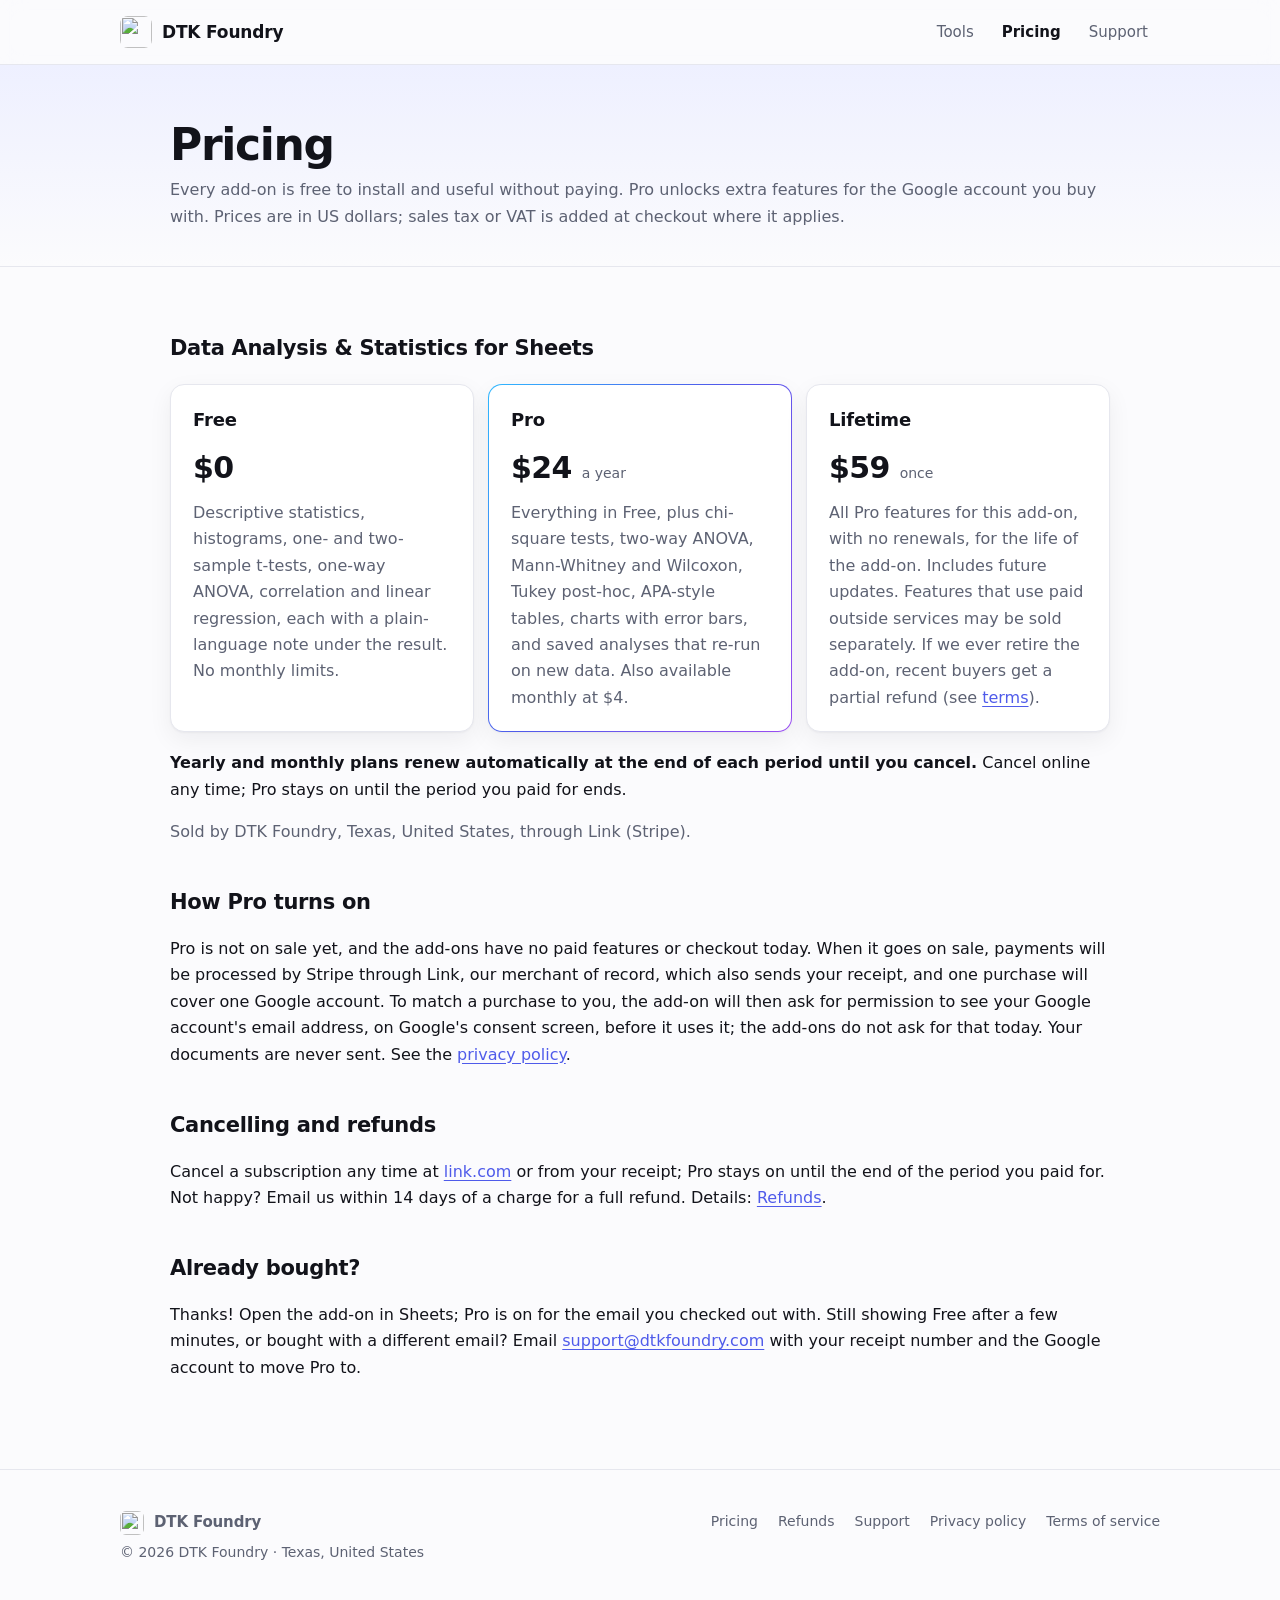
==== pricing.html @ 3a06b790 "Privacy and pricing: Paid plans not on sale, Data protection section, error-log disclosure" ====
<!doctype html>
<html lang="en">
<head>
<meta charset="utf-8">
<meta name="viewport" content="width=device-width, initial-scale=1">
<title>Pricing | DTK Foundry</title>
<meta name="description" content="Pricing for DTK Foundry add-ons for Google Sheets and Docs: a free tier, a Pro plan billed yearly or monthly, and a one-time lifetime purchase.">
<link rel="canonical" href="https://dtkfoundry.com/pricing.html">
<meta name="theme-color" content="#0b0b12">
<link rel="icon" type="image/png" href="favicon-32.png">
<link rel="apple-touch-icon" href="apple-touch-icon.png">
<link rel="stylesheet" href="style.css">
</head>
<body>
<header class="site-header">
  <div class="wrap">
    <a class="brand" href="./"><img src="img/logo-mark.png" alt="" width="32" height="32"><span>DTK Foundry</span></a>
    <nav class="site-nav"><a href="./#tools">Tools</a><a href="pricing.html" aria-current="page">Pricing</a><a href="support.html">Support</a></nav>
  </div>
</header>
<section class="page-head wide">
  <div class="wrap">
    <h1>Pricing</h1>
    <p>Every add-on is free to install and useful without paying. Pro unlocks extra features for the
  Google account you buy with. Prices are in US dollars; sales tax or VAT is added at checkout where it applies.</p>
  </div>
</section>
<main class="prose wide">

  <h2>Data Analysis &amp; Statistics for Sheets</h2>
  <div class="plans">
  <div class="card">
    <h3>Free</h3>
    <div class="price">$0</div>
    <p>Descriptive statistics, histograms, one- and two-sample t-tests, one-way ANOVA, correlation and linear
    regression, each with a plain-language note under the result. No monthly limits.</p>
  </div>
  <div class="card featured">
    <h3>Pro</h3>
    <div class="price">$24 <small>a year</small></div>
    <p>Everything in Free, plus chi-square tests, two-way ANOVA, Mann-Whitney and Wilcoxon, Tukey post-hoc,
    APA-style tables, charts with error bars, and saved analyses that re-run on new data.
    Also available monthly at $4.</p>
  </div>
  <div class="card">
    <h3>Lifetime</h3>
    <div class="price">$59 <small>once</small></div>
    <p>All Pro features for this add-on, with no renewals, for the life of the add-on. Includes future updates.
    Features that use paid outside services may be sold separately. If we ever retire the add-on, recent buyers get a
    partial refund (see <a href="terms.html#lifetime">terms</a>).</p>
  </div>
  </div>
  <p><strong>Yearly and monthly plans renew automatically at the end of each period until you cancel.</strong>
  Cancel online any time; Pro stays on until the period you paid for ends.</p>
  <p class="muted">Sold by DTK
  Foundry, Texas, United States, through Link (Stripe).</p>

  <h2>How Pro turns on</h2>
  <p>Pro is not on sale yet, and the add-ons have no paid features or checkout today. When it goes on sale, payments
  will be processed by Stripe through Link, our merchant of record, which also sends your receipt, and one purchase
  will cover one Google account. To match a purchase to you, the add-on will then ask for permission to see your
  Google account's email address, on Google's consent screen, before it uses it; the add-ons do not ask for that
  today. Your documents are never sent. See the <a href="privacy.html">privacy policy</a>.</p>

  <h2>Cancelling and refunds</h2>
  <p>Cancel a subscription any time at <a href="https://link.com">link.com</a> or from your receipt; Pro stays on until the end of the period you paid
  for. Not happy? Email us within 14 days of a charge for a full refund. Details: <a href="refunds.html">Refunds</a>.</p>

  <h2 id="thanks">Already bought?</h2>
  <p>Thanks! Open the add-on in Sheets; Pro is on for the email you checked out with. Still showing Free after a few
  minutes, or bought with a different email? Email
  <a href="mailto:support@dtkfoundry.com?subject=Pro%20not%20on">support@dtkfoundry.com</a> with your receipt number
  and the Google account to move Pro to.</p>
</main>
<footer class="site-footer">
  <div class="wrap">
    <div>
      <a class="brand" href="./"><img src="img/logo-mark.png" alt="" width="24" height="24">DTK Foundry</a>
      <div>© 2026 DTK Foundry · Texas, United States</div>
    </div>
    <nav><a href="pricing.html">Pricing</a><a href="refunds.html">Refunds</a><a href="support.html">Support</a><a href="privacy.html">Privacy policy</a><a href="terms.html">Terms of service</a></nav>
  </div>
</footer>
</body>
</html>
---- style.css ----
:root {
  --bg: #fbfbfd; --surface: #ffffff; --fg: #12131a; --muted: #5d6273; --line: #e6e7ee;
  --accent: #4f5bea; --accent-2: #8a4bf0; --accent-soft: #eef0ff;
  --grad: linear-gradient(120deg, #2fb8ff 0%, #4f5bea 45%, #9a4cf2 100%);
  --hero-bg: #0b0b12; --hero-fg: #f4f5fa; --hero-muted: #a9adc2;
  --shadow: 0 1px 2px rgba(18, 19, 26, .04), 0 8px 24px rgba(18, 19, 26, .06);
  --radius: 14px; --wide: 1080px; --narrow: 720px;
}
@media (prefers-color-scheme: dark) {
  :root {
    --bg: #0b0b12; --surface: #13141d; --fg: #ececf3; --muted: #9a9eb3; --line: #24263a;
    --accent: #8f98ff; --accent-2: #b58cff; --accent-soft: #1b1d33;
    --shadow: 0 1px 2px rgba(0, 0, 0, .3), 0 8px 24px rgba(0, 0, 0, .35);
  }
}
* { box-sizing: border-box; }
html { -webkit-text-size-adjust: 100%; }
body {
  margin: 0; background: var(--bg); color: var(--fg);
  font: 16px/1.65 ui-sans-serif, system-ui, -apple-system, "Segoe UI", Roboto, "Helvetica Neue", sans-serif;
  -webkit-font-smoothing: antialiased;
}
a { color: var(--accent); text-underline-offset: 3px; }
img { max-width: 100%; height: auto; display: block; }
.wrap { max-width: var(--wide); margin: 0 auto; padding: 0 20px; }

/* Header */
.site-header {
  position: sticky; top: 0; z-index: 10; background: color-mix(in srgb, var(--bg) 82%, transparent);
  backdrop-filter: saturate(160%) blur(12px); -webkit-backdrop-filter: saturate(160%) blur(12px);
  border-bottom: 1px solid var(--line);
}
.site-header .wrap { display: flex; align-items: center; justify-content: space-between; height: 64px; gap: 16px; }
.brand { display: flex; align-items: center; gap: 10px; color: var(--fg); text-decoration: none; font-weight: 700; letter-spacing: -.01em; font-size: 17px; }
.brand img { width: 32px; height: 32px; border-radius: 8px; }
.site-nav { display: flex; gap: 4px; }
.site-nav a { color: var(--muted); text-decoration: none; font-size: 15px; padding: 6px 12px; border-radius: 8px; }
.site-nav a:hover { color: var(--fg); background: var(--accent-soft); }
.site-nav a[aria-current="page"] { color: var(--fg); font-weight: 600; }

/* Home hero (always dark, matches the logo) */
.hero {
  background: radial-gradient(900px 420px at 15% -10%, rgba(47, 184, 255, .22), transparent 60%),
              radial-gradient(800px 460px at 95% 10%, rgba(154, 76, 242, .28), transparent 60%), var(--hero-bg);
  color: var(--hero-fg); padding: 96px 0 88px; border-bottom: 1px solid #1d1e2c;
}
.eyebrow { display: inline-block; font-size: 13px; font-weight: 600; letter-spacing: .08em; text-transform: uppercase; color: #b9bdff; background: rgba(143, 152, 255, .12); border: 1px solid rgba(143, 152, 255, .25); padding: 4px 12px; border-radius: 999px; }
.hero h1 { font-size: clamp(36px, 6vw, 64px); line-height: 1.05; letter-spacing: -.035em; margin: 20px 0 18px; max-width: 14ch; }
.grad-text { background: var(--grad); -webkit-background-clip: text; background-clip: text; color: transparent; }
.hero p.lead { font-size: clamp(17px, 2.2vw, 20px); color: var(--hero-muted); max-width: 58ch; margin: 0 0 32px; }
.actions { display: flex; flex-wrap: wrap; gap: 12px; }
.btn { display: inline-flex; align-items: center; gap: 8px; font-weight: 600; font-size: 15px; text-decoration: none; padding: 12px 20px; border-radius: 10px; transition: transform .15s ease, box-shadow .15s ease; }
.btn:hover { transform: translateY(-1px); }
.btn-primary { background: var(--grad); color: #fff; box-shadow: 0 8px 24px rgba(79, 91, 234, .35); }
.btn-ghost { color: var(--hero-fg); border: 1px solid #34364d; background: rgba(255, 255, 255, .03); }
.btn-ghost:hover { border-color: #5a5d80; }

.pillars { display: grid; grid-template-columns: repeat(3, 1fr); gap: 16px; margin-top: 64px; }
.pillar { border-top: 1px solid #2a2c40; padding-top: 16px; }
.pillar strong { display: block; color: var(--hero-fg); font-size: 15px; margin-bottom: 4px; }
.pillar span { color: var(--hero-muted); font-size: 14px; }

/* Sections */
.section { padding: 80px 0; }
.section + .section { padding-top: 0; }
.section-head { max-width: 640px; margin-bottom: 32px; }
.section-head .kicker { font-size: 13px; font-weight: 700; letter-spacing: .08em; text-transform: uppercase; color: var(--accent); }
.section-head h2 { font-size: clamp(26px, 3.6vw, 36px); line-height: 1.15; letter-spacing: -.025em; margin: 8px 0 10px; }
.section-head p { color: var(--muted); margin: 0; }

.grid { display: grid; grid-template-columns: repeat(3, 1fr); gap: 16px; }
.tile {
  display: flex; flex-direction: column; gap: 10px; background: var(--surface); border: 1px solid var(--line);
  border-radius: var(--radius); padding: 22px; text-decoration: none; color: inherit; box-shadow: var(--shadow);
  transition: transform .15s ease, border-color .15s ease;
}
a.tile:hover { transform: translateY(-2px); border-color: color-mix(in srgb, var(--accent) 45%, var(--line)); }
.tile .icon { width: 40px; height: 40px; border-radius: 10px; display: grid; place-items: center; background: var(--accent-soft); color: var(--accent); }
.tile .icon svg { width: 22px; height: 22px; }
.tile h3 { margin: 4px 0 0; font-size: 17px; letter-spacing: -.01em; }
.tile p { margin: 0; color: var(--muted); font-size: 15px; }
.tile .more { margin-top: auto; padding-top: 6px; font-size: 14px; font-weight: 600; color: var(--accent); }

/* Add-on feature */
.feature { display: grid; grid-template-columns: 1fr 1fr; gap: 28px 48px; align-items: end; background: var(--surface); border: 1px solid var(--line); border-radius: 20px; padding: 36px; box-shadow: var(--shadow); }
.feature h3 { font-size: 24px; letter-spacing: -.02em; margin: 10px 0 10px; line-height: 1.2; }
.feature p { color: var(--muted); margin: 0 0 16px; }
.feature ul { margin: 0 0 22px; padding: 0; list-style: none; display: grid; gap: 8px; }
.feature li { padding-left: 26px; position: relative; font-size: 15px; }
.feature li::before { content: ""; position: absolute; left: 0; top: 6px; width: 14px; height: 14px; border-radius: 50%; background: var(--grad); }
.shot { grid-column: 1 / -1; border-radius: 12px; overflow: hidden; border: 1px solid var(--line); box-shadow: 0 20px 50px rgba(18, 19, 26, .18); }
.badge { display: inline-block; font-size: 12px; font-weight: 600; padding: 3px 10px; border-radius: 999px; background: var(--accent-soft); color: var(--accent); }
.badge.dim { color: var(--muted); }
.btn-solid { background: var(--fg); color: var(--bg); }
.text-link { font-weight: 600; font-size: 15px; text-decoration: none; }
.mini { margin-top: 16px; display: flex; gap: 16px; align-items: flex-start; }

.cta { text-align: center; background: var(--surface); border: 1px solid var(--line); border-radius: 20px; padding: 48px 24px; box-shadow: var(--shadow); }
.cta h2 { font-size: clamp(24px, 3vw, 30px); letter-spacing: -.02em; margin: 0 0 8px; }
.cta p { color: var(--muted); margin: 0 0 22px; }

/* Inner pages */
.page-head { border-bottom: 1px solid var(--line); background: linear-gradient(180deg, var(--accent-soft), transparent); }
.page-head .wrap { max-width: var(--narrow); padding-top: 56px; padding-bottom: 36px; }
.page-head h1 { font-size: clamp(32px, 5vw, 44px); letter-spacing: -.03em; line-height: 1.1; margin: 0 0 8px; }
.page-head p { margin: 0; color: var(--muted); }
.prose.wide, .page-head.wide .wrap { max-width: 980px; }
.prose { max-width: var(--narrow); margin: 0 auto; padding: 24px 20px 72px; }
.prose h2 { font-size: 21px; letter-spacing: -.015em; margin: 40px 0 10px; scroll-margin-top: 80px; }
.prose h3 { font-size: 17px; }
.prose li { margin: 4px 0; }
.prose table { width: 100%; border-collapse: collapse; font-size: 15px; margin: 12px 0; display: block; overflow-x: auto; }
.prose th, .prose td { text-align: left; vertical-align: top; padding: 8px 10px; border-bottom: 1px solid var(--line); }
.prose th { color: var(--muted); font-weight: 600; }
.prose code { font-size: .9em; word-break: break-word; }
.muted { color: var(--muted); }
.card { background: var(--surface); border: 1px solid var(--line); border-radius: var(--radius); padding: 20px 22px; margin: 14px 0; box-shadow: var(--shadow); }
.card h3 { margin: 0 0 6px; font-size: 18px; letter-spacing: -.01em; }
.card p { margin: 0; color: var(--muted); }
.plans { display: grid; grid-template-columns: repeat(3, 1fr); gap: 14px; margin: 18px 0; }
.plans .card { margin: 0; display: flex; flex-direction: column; }
.plans .card.featured { border: 1px solid transparent; background: linear-gradient(var(--surface), var(--surface)) padding-box, var(--grad) border-box; }
.price { font-size: 30px; font-weight: 700; letter-spacing: -.02em; color: var(--fg); margin: 2px 0 8px; }
.price small { font-size: 14px; font-weight: 500; color: var(--muted); letter-spacing: 0; }

/* Footer */
.site-footer { border-top: 1px solid var(--line); padding: 40px 0 48px; font-size: 14px; color: var(--muted); }
.site-footer .wrap { display: flex; justify-content: space-between; gap: 24px; flex-wrap: wrap; align-items: flex-start; }
.site-footer .brand { font-size: 15px; margin-bottom: 6px; }
.site-footer .brand img { width: 24px; height: 24px; border-radius: 6px; }
.site-footer nav { display: flex; flex-wrap: wrap; gap: 6px 20px; }
.site-footer a { color: var(--muted); text-decoration: none; }
.site-footer a:hover { color: var(--fg); }

@media (max-width: 860px) {
  .grid, .plans { grid-template-columns: 1fr 1fr; }
  .feature { grid-template-columns: 1fr; padding: 24px; }
}
@media (max-width: 600px) {
  .wrap { padding: 0 16px; }
  .site-header .wrap { height: 56px; }
  .brand span { display: none; }
  .site-nav a { padding: 6px 8px; font-size: 14px; }
  .hero { padding: 64px 0 56px; }
  .pillars, .grid, .plans { grid-template-columns: 1fr; }
  .pillars { margin-top: 40px; }
  .section { padding: 56px 0; }
  .prose { padding: 16px 16px 56px; }
}
@media (prefers-reduced-motion: reduce) { .btn, .tile { transition: none; } }
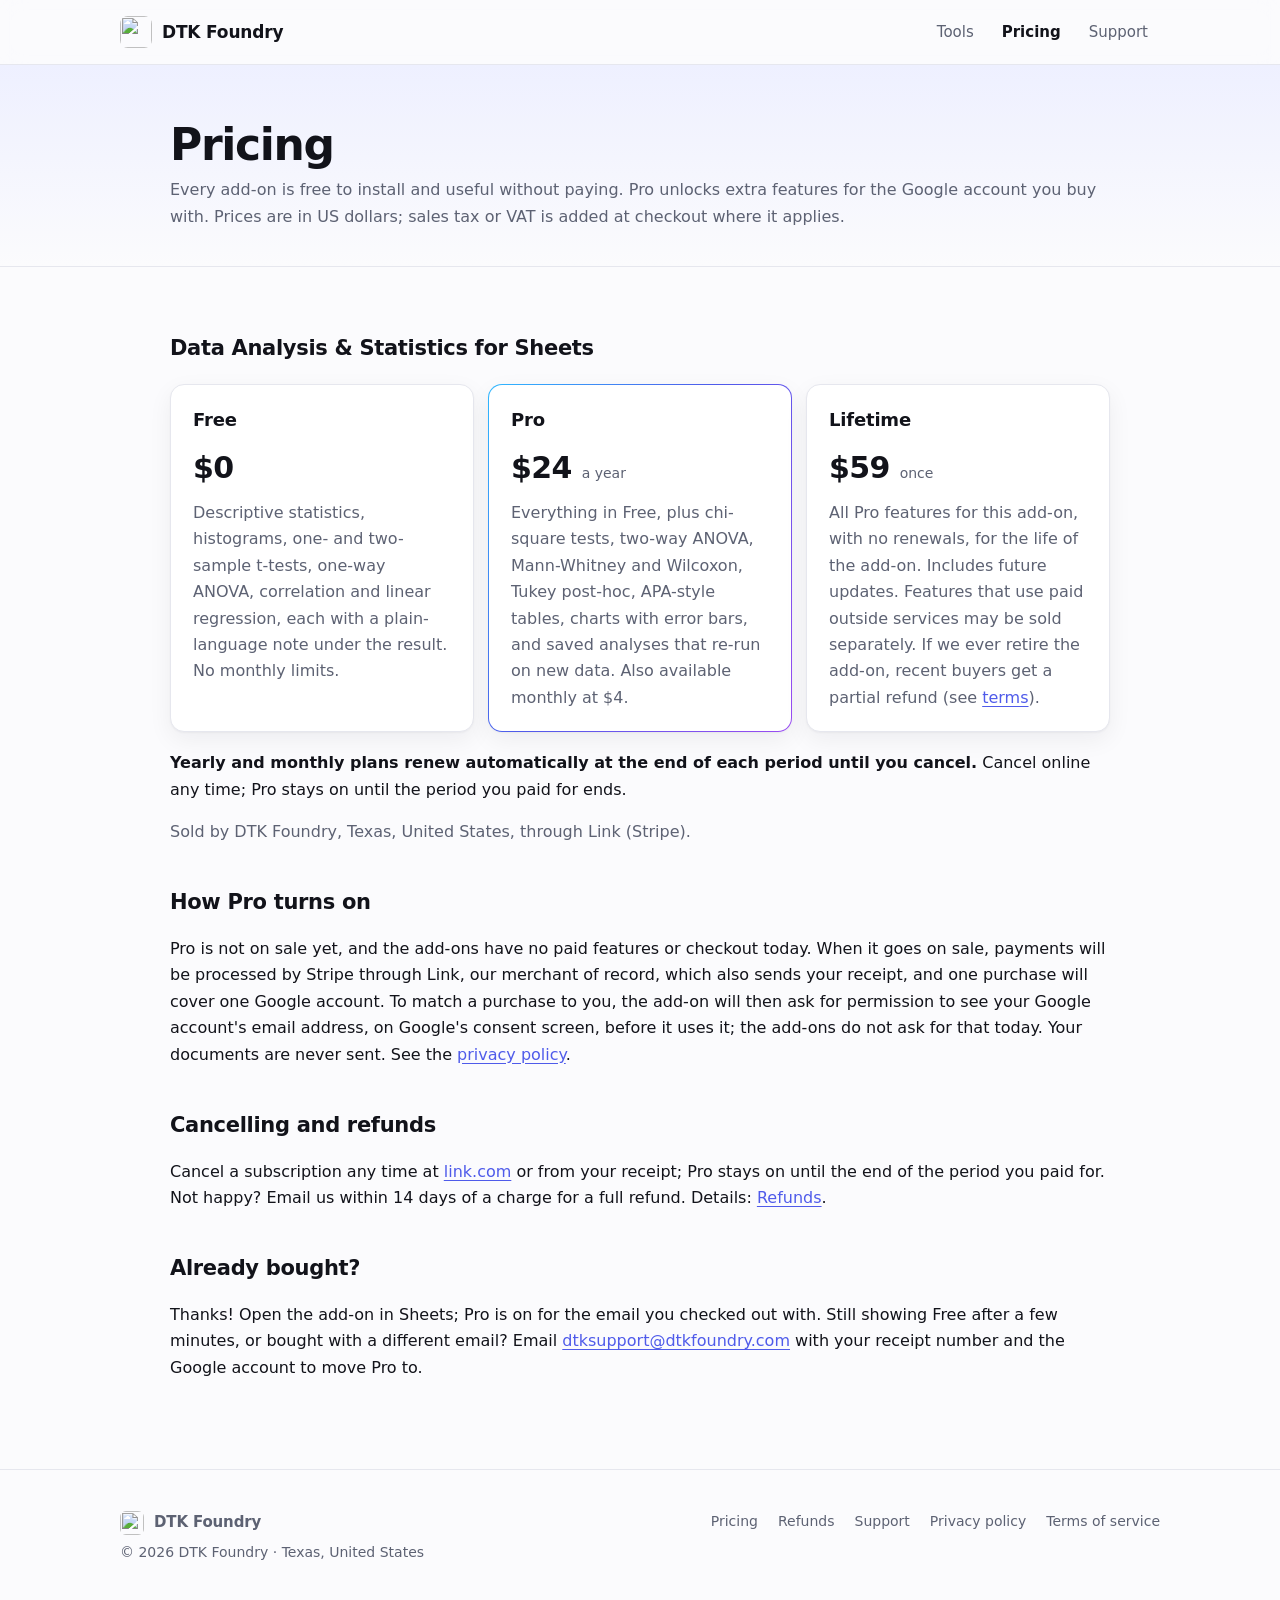
==== commit 3d2093ba: "Support email: dtksupport@dtkfoundry.com on support, terms, refunds and pricing Co-Authored-By: Clau" ====
--- a/pricing.html
+++ b/pricing.html
@@ -69,7 +69,7 @@
   <h2 id="thanks">Already bought?</h2>
   <p>Thanks! Open the add-on in Sheets; Pro is on for the email you checked out with. Still showing Free after a few
   minutes, or bought with a different email? Email
-  <a href="mailto:support@dtkfoundry.com?subject=Pro%20not%20on">support@dtkfoundry.com</a> with your receipt number
+  <a href="mailto:dtksupport@dtkfoundry.com?subject=Pro%20not%20on">dtksupport@dtkfoundry.com</a> with your receipt number
   and the Google account to move Pro to.</p>
 </main>
 <footer class="site-footer">
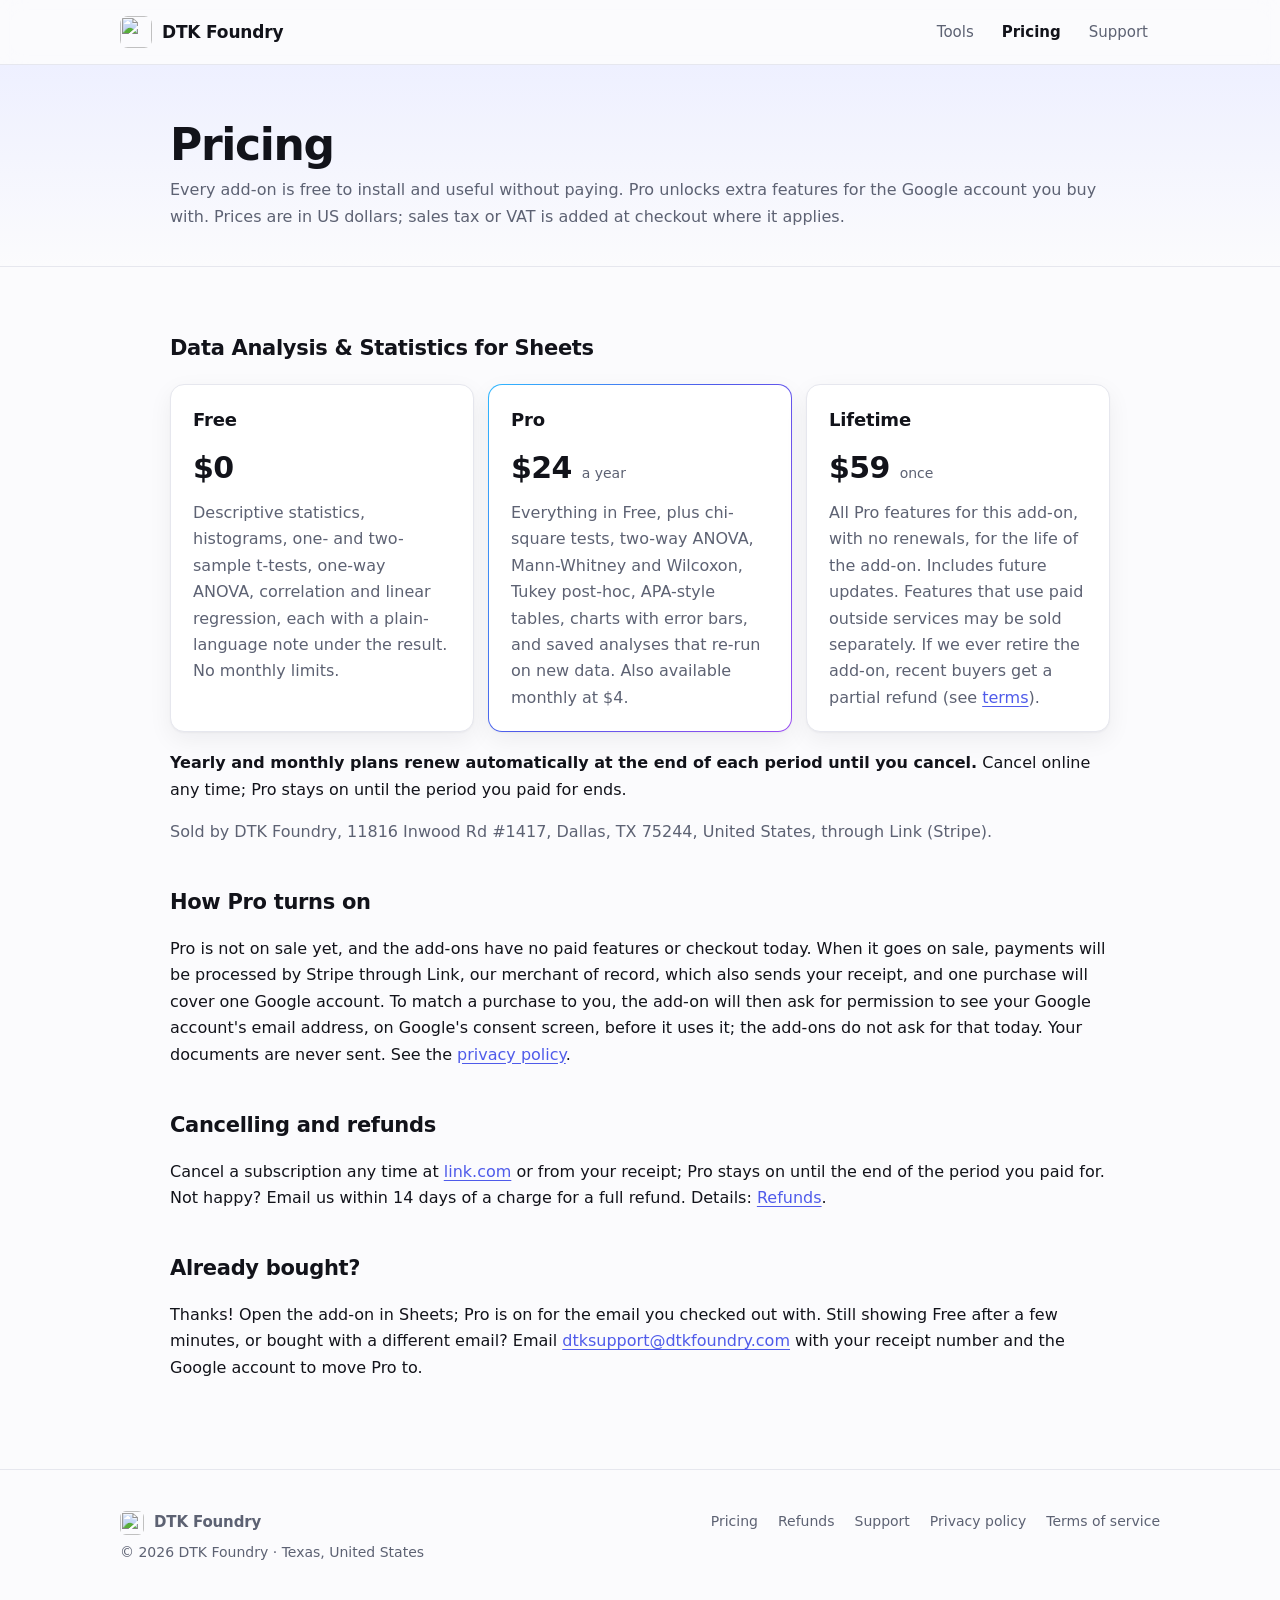
==== commit d7be26f4: "Terms and pricing: DTK Foundry mailing address (11816 Inwood Rd #1417, Dallas, TX 75244) Co-Authored" ====
--- a/pricing.html
+++ b/pricing.html
@@ -53,7 +53,7 @@
   <p><strong>Yearly and monthly plans renew automatically at the end of each period until you cancel.</strong>
   Cancel online any time; Pro stays on until the period you paid for ends.</p>
   <p class="muted">Sold by DTK
-  Foundry, Texas, United States, through Link (Stripe).</p>
+  Foundry, 11816 Inwood Rd #1417, Dallas, TX 75244, United States, through Link (Stripe).</p>
 
   <h2>How Pro turns on</h2>
   <p>Pro is not on sale yet, and the add-ons have no paid features or checkout today. When it goes on sale, payments
